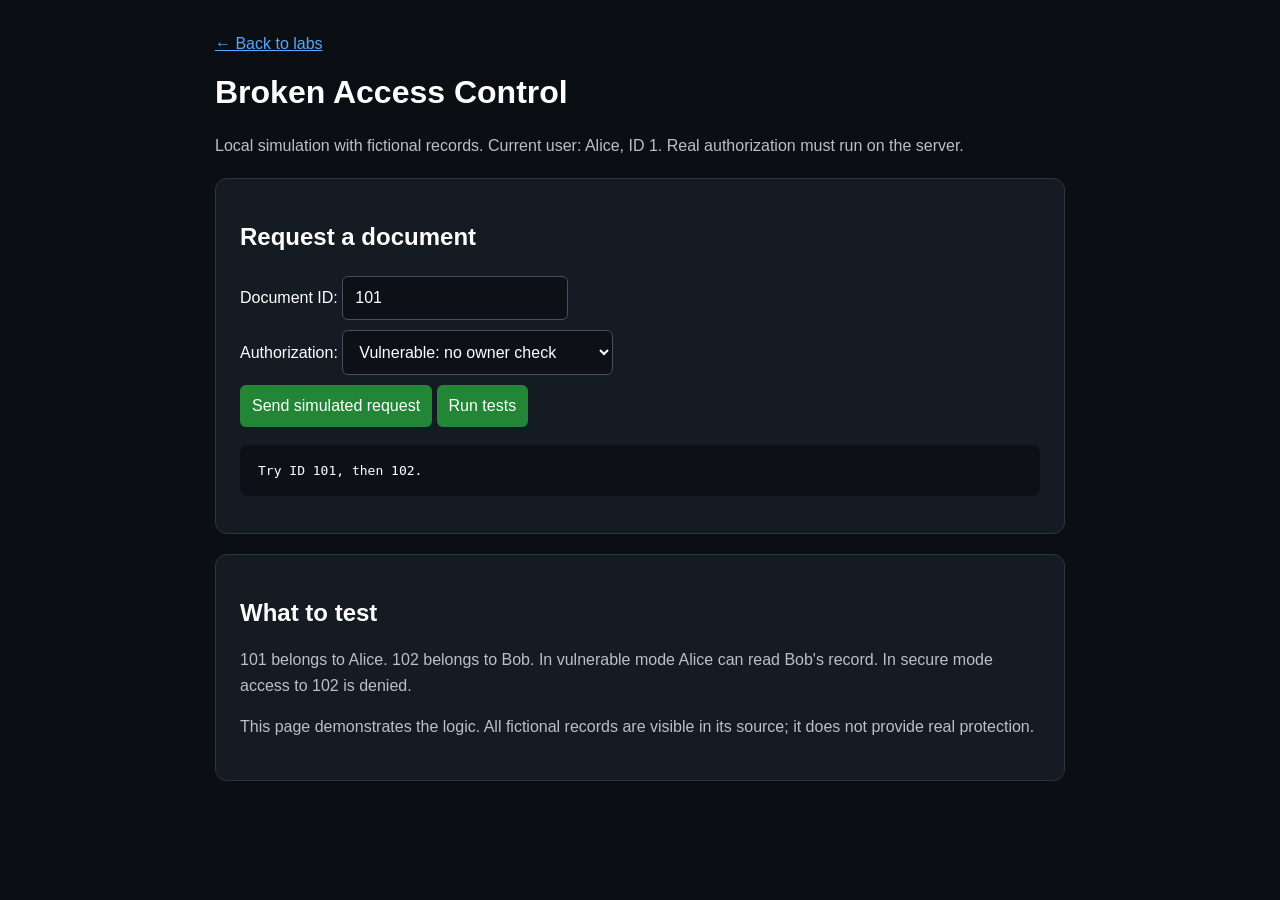
==== access-control.html @ 287bbaf1 "Add interactive web security labs" ====
<!DOCTYPE html>
<html lang="en">
<head>
<meta charset="UTF-8">
<meta name="viewport" content="width=device-width,initial-scale=1">
<title>Broken Access Control Lab</title>
<style>
body{margin:0;background:#0b0f14;color:#fff;font-family:Arial,sans-serif}
main{max-width:850px;margin:auto;padding:35px 20px}
a{color:#58a6ff}
section{background:#151b23;border:1px solid #30363d;border-radius:12px;padding:24px;margin:20px 0}
input,select,button{padding:12px;border-radius:6px;margin:5px 0;font-size:16px}
input,select{background:#0d1117;color:white;border:1px solid #484f58}
button{background:#238636;color:white;border:0;cursor:pointer}
pre{white-space:pre-wrap;overflow-wrap:anywhere;background:#0d1117;padding:18px;border-radius:8px}
p{line-height:1.6;color:#b8c0cc}
</style>
</head>
<body>
<main>
<a href="index.html">← Back to labs</a>
<h1>Broken Access Control</h1>
<p>Local simulation with fictional records. Current user: Alice, ID 1.
Real authorization must run on the server.</p>

<section>
<h2>Request a document</h2>
<label for="documentId">Document ID:</label>
<input id="documentId" type="number" value="101" min="1" step="1">
<br>
<label for="mode">Authorization:</label>
<select id="mode">
<option value="vulnerable">Vulnerable: no owner check</option>
<option value="secure">Secure: check document owner</option>
</select>
<br>
<button id="request">Send simulated request</button>
<button id="tests">Run tests</button>
<pre id="result" aria-live="polite">Try ID 101, then 102.</pre>
</section>

<section>
<h2>What to test</h2>
<p>101 belongs to Alice. 102 belongs to Bob.
In vulnerable mode Alice can read Bob's record.
In secure mode access to 102 is denied.</p>
<p>This page demonstrates the logic. All fictional records are
visible in its source; it does not provide real protection.</p>
</section>
</main>

<script>
const records = {
  101: { id: 101, ownerId: 1, title: "Alice's fictional document" },
  102: { id: 102, ownerId: 2, title: "Bob's fictional document" }
};
const currentUserId = 1;
const output = document.getElementById("result");

function requestDocument(rawId, secure) {
  if (!/^[1-9]\d*$/.test(String(rawId))) {
    return { status: 400, body: { error: "Invalid document ID" } };
  }
  const id = Number(rawId);
  if (!Number.isSafeInteger(id)) {
    return { status: 400, body: { error: "Invalid document ID" } };
  }
  const record = records[id];
  if (!record) {
    return { status: 404, body: { error: "Document not found" } };
  }
  if (secure && record.ownerId !== currentUserId) {
    return { status: 403, body: { error: "Access denied" } };
  }
  return { status: 200, body: record };
}

document.getElementById("request").onclick = function () {
  const id = document.getElementById("documentId").value;
  const secure = document.getElementById("mode").value === "secure";
  const response = requestDocument(id, secure);
  output.textContent =
    "SIMULATED GET /api/documents/" + encodeURIComponent(id) +
    "\nHTTP " + response.status +
    "\n" + JSON.stringify(response.body, null, 2);
};

document.getElementById("tests").onclick = function () {
  const cases = [
    ["Own document, secure", "101", true, 200],
    ["Other owner's document, vulnerable", "102", false, 200],
    ["Other owner's document, secure", "102", true, 403],
    ["Missing document", "999", true, 404],
    ["Invalid ID", "abc", true, 400],
    ["Negative ID", "-1", true, 400]
  ];
  output.textContent = cases.map(function (test) {
    const actual = requestDocument(test[1], test[2]).status;
    return (actual === test[3] ? "PASS" : "FAIL") +
      " | " + test[0] + " | HTTP " + actual;
  }).join("\n");
};
</script>
</body>
</html>
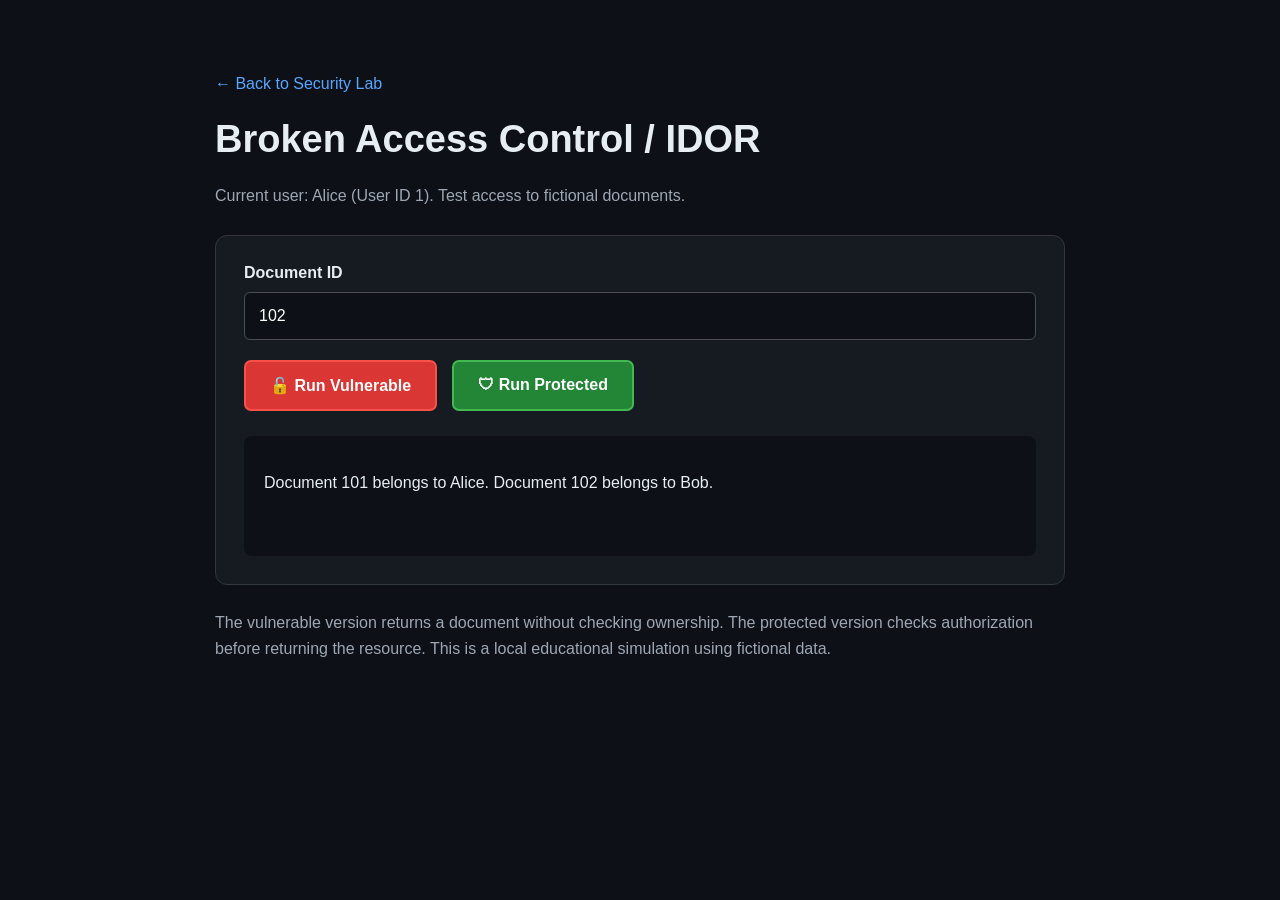
==== commit 128d36cf: "Add files via upload" ====
--- a/access-control.html
+++ b/access-control.html
@@ -2,104 +2,236 @@
 <html lang="en">
 <head>
 <meta charset="UTF-8">
-<meta name="viewport" content="width=device-width,initial-scale=1">
+<meta name="viewport" content="width=device-width, initial-scale=1.0">
 <title>Broken Access Control Lab</title>
+
 <style>
-body{margin:0;background:#0b0f14;color:#fff;font-family:Arial,sans-serif}
-main{max-width:850px;margin:auto;padding:35px 20px}
-a{color:#58a6ff}
-section{background:#151b23;border:1px solid #30363d;border-radius:12px;padding:24px;margin:20px 0}
-input,select,button{padding:12px;border-radius:6px;margin:5px 0;font-size:16px}
-input,select{background:#0d1117;color:white;border:1px solid #484f58}
-button{background:#238636;color:white;border:0;cursor:pointer}
-pre{white-space:pre-wrap;overflow-wrap:anywhere;background:#0d1117;padding:18px;border-radius:8px}
-p{line-height:1.6;color:#b8c0cc}
+* { box-sizing: border-box; }
+
+body {
+    margin: 0;
+    font-family: Arial, sans-serif;
+    background: #0d1117;
+    color: #e6edf3;
+}
+
+.container {
+    max-width: 900px;
+    margin: 50px auto;
+    padding: 25px;
+}
+
+a {
+    color: #58a6ff;
+    text-decoration: none;
+}
+
+h1 { font-size: 38px; }
+
+.subtitle { color: #9da7b3; }
+
+.lab {
+    margin-top: 30px;
+    padding: 28px;
+    background: #161b22;
+    border: 1px solid #30363d;
+    border-radius: 12px;
+}
+
+input {
+    width: 100%;
+    padding: 14px;
+    margin: 10px 0 20px;
+    background: #0d1117;
+    border: 1px solid #484f58;
+    border-radius: 6px;
+    color: white;
+    font-size: 16px;
+}
+
+.buttons {
+    display: flex;
+    gap: 15px;
+    flex-wrap: wrap;
+}
+
+button {
+    padding: 14px 24px;
+    border-radius: 7px;
+    color: white;
+    font-size: 16px;
+    font-weight: bold;
+    cursor: pointer;
+}
+
+button.vulnerable {
+    background: #da3633 !important;
+    border: 2px solid #f85149 !important;
+    color: #ffffff !important;
+}
+
+button.protected {
+    background: #238636 !important;
+    border: 2px solid #3fb950 !important;
+    color: #ffffff !important;
+}
+
+.result {
+    margin-top: 25px;
+    padding: 20px;
+    min-height: 120px;
+    background: #0d1117;
+    border-radius: 8px;
+    white-space: pre-wrap;
+}
+
+.result.bad {
+    background: #2d1215 !important;
+    border: 2px solid #f85149 !important;
+}
+
+.result.good {
+    background: #10261a !important;
+    border: 2px solid #3fb950 !important;
+}
+
+.info {
+    margin-top: 25px;
+    color: #9da7b3;
+    line-height: 1.6;
+}
 </style>
 </head>
+
 <body>
-<main>
-<a href="index.html">← Back to labs</a>
-<h1>Broken Access Control</h1>
-<p>Local simulation with fictional records. Current user: Alice, ID 1.
-Real authorization must run on the server.</p>
-
-<section>
-<h2>Request a document</h2>
-<label for="documentId">Document ID:</label>
-<input id="documentId" type="number" value="101" min="1" step="1">
-<br>
-<label for="mode">Authorization:</label>
-<select id="mode">
-<option value="vulnerable">Vulnerable: no owner check</option>
-<option value="secure">Secure: check document owner</option>
-</select>
-<br>
-<button id="request">Send simulated request</button>
-<button id="tests">Run tests</button>
-<pre id="result" aria-live="polite">Try ID 101, then 102.</pre>
-</section>
-
-<section>
-<h2>What to test</h2>
-<p>101 belongs to Alice. 102 belongs to Bob.
-In vulnerable mode Alice can read Bob's record.
-In secure mode access to 102 is denied.</p>
-<p>This page demonstrates the logic. All fictional records are
-visible in its source; it does not provide real protection.</p>
-</section>
-</main>
+
+<div class="container">
+
+<a href="index.html">← Back to Security Lab</a>
+
+<h1>Broken Access Control / IDOR</h1>
+
+<p class="subtitle">
+Current user: Alice (User ID 1). Test access to fictional documents.
+</p>
+
+<div class="lab">
+
+<label><strong>Document ID</strong></label>
+<input id="documentId" value="102">
+
+<div class="buttons">
+
+<button class="vulnerable" onclick="runVulnerable()">
+🔓 Run Vulnerable
+</button>
+
+<button class="protected" onclick="runProtected()">
+🛡 Run Protected
+</button>
+
+</div>
+
+<div id="result" class="result">
+Document 101 belongs to Alice. Document 102 belongs to Bob.
+</div>
+
+</div>
+
+<div class="info">
+The vulnerable version returns a document without checking ownership.
+The protected version checks authorization before returning the resource.
+This is a local educational simulation using fictional data.
+</div>
+
+</div>
 
 <script>
-const records = {
-  101: { id: 101, ownerId: 1, title: "Alice's fictional document" },
-  102: { id: 102, ownerId: 2, title: "Bob's fictional document" }
+const documents = {
+    "101": {
+        owner: "Alice",
+        content: "Alice private document"
+    },
+    "102": {
+        owner: "Bob",
+        content: "Bob private document"
+    }
 };
-const currentUserId = 1;
-const output = document.getElementById("result");
-
-function requestDocument(rawId, secure) {
-  if (!/^[1-9]\d*$/.test(String(rawId))) {
-    return { status: 400, body: { error: "Invalid document ID" } };
-  }
-  const id = Number(rawId);
-  if (!Number.isSafeInteger(id)) {
-    return { status: 400, body: { error: "Invalid document ID" } };
-  }
-  const record = records[id];
-  if (!record) {
-    return { status: 404, body: { error: "Document not found" } };
-  }
-  if (secure && record.ownerId !== currentUserId) {
-    return { status: 403, body: { error: "Access denied" } };
-  }
-  return { status: 200, body: record };
-}
-
-document.getElementById("request").onclick = function () {
-  const id = document.getElementById("documentId").value;
-  const secure = document.getElementById("mode").value === "secure";
-  const response = requestDocument(id, secure);
-  output.textContent =
-    "SIMULATED GET /api/documents/" + encodeURIComponent(id) +
-    "\nHTTP " + response.status +
-    "\n" + JSON.stringify(response.body, null, 2);
-};
-
-document.getElementById("tests").onclick = function () {
-  const cases = [
-    ["Own document, secure", "101", true, 200],
-    ["Other owner's document, vulnerable", "102", false, 200],
-    ["Other owner's document, secure", "102", true, 403],
-    ["Missing document", "999", true, 404],
-    ["Invalid ID", "abc", true, 400],
-    ["Negative ID", "-1", true, 400]
-  ];
-  output.textContent = cases.map(function (test) {
-    const actual = requestDocument(test[1], test[2]).status;
-    return (actual === test[3] ? "PASS" : "FAIL") +
-      " | " + test[0] + " | HTTP " + actual;
-  }).join("\n");
-};
+
+function runVulnerable() {
+
+    const id = document.getElementById("documentId").value.trim();
+    const result = document.getElementById("result");
+    const doc = documents[id];
+
+    result.className = "result bad";
+
+    if (!doc) {
+        result.textContent =
+`VULNERABLE REQUEST
+
+HTTP 404
+Document not found.`;
+        return;
+    }
+
+    result.textContent =
+`🔴 VULNERABLE — ACCESS GRANTED
+
+GET /api/documents/${id}
+
+HTTP 200 OK
+
+Owner: ${doc.owner}
+Content: ${doc.content}
+
+SECURITY ISSUE:
+No ownership authorization check was performed.`;
+}
+
+function runProtected() {
+
+    const id = document.getElementById("documentId").value.trim();
+    const result = document.getElementById("result");
+    const doc = documents[id];
+
+    result.className = "result good";
+
+    if (!doc) {
+        result.textContent =
+`🟢 PROTECTED
+
+HTTP 404
+Document not found.`;
+        return;
+    }
+
+    if (doc.owner !== "Alice") {
+        result.textContent =
+`🟢 PROTECTED — ACCESS DENIED
+
+GET /api/documents/${id}
+
+HTTP 403 Forbidden
+
+Current user: Alice
+Resource owner: ${doc.owner}
+
+Authorization check successfully blocked access.`;
+        return;
+    }
+
+    result.textContent =
+`🟢 PROTECTED — ACCESS GRANTED
+
+HTTP 200 OK
+
+Owner: ${doc.owner}
+Content: ${doc.content}
+
+Ownership successfully verified.`;
+}
 </script>
+
 </body>
 </html>
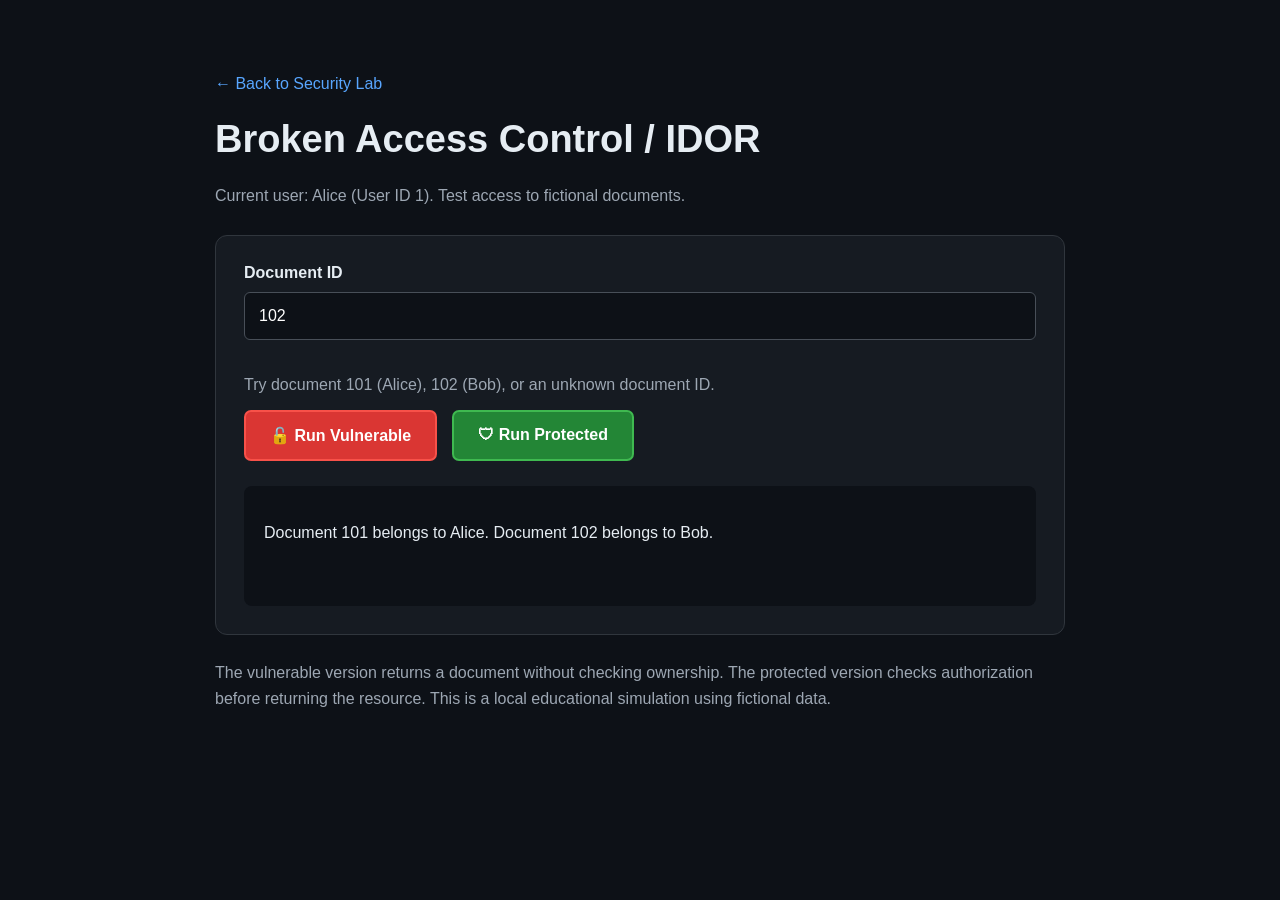
==== commit de8e6612: "Add files via upload" ====
--- a/access-control.html
+++ b/access-control.html
@@ -1,237 +1,251 @@
-<!DOCTYPE html>
-<html lang="en">
-<head>
-<meta charset="UTF-8">
-<meta name="viewport" content="width=device-width, initial-scale=1.0">
-<title>Broken Access Control Lab</title>
-
-<style>
-* { box-sizing: border-box; }
-
-body {
-    margin: 0;
-    font-family: Arial, sans-serif;
-    background: #0d1117;
-    color: #e6edf3;
-}
-
-.container {
-    max-width: 900px;
-    margin: 50px auto;
-    padding: 25px;
-}
-
-a {
-    color: #58a6ff;
-    text-decoration: none;
-}
-
-h1 { font-size: 38px; }
-
-.subtitle { color: #9da7b3; }
-
-.lab {
-    margin-top: 30px;
-    padding: 28px;
-    background: #161b22;
-    border: 1px solid #30363d;
-    border-radius: 12px;
-}
-
-input {
-    width: 100%;
-    padding: 14px;
-    margin: 10px 0 20px;
-    background: #0d1117;
-    border: 1px solid #484f58;
-    border-radius: 6px;
-    color: white;
-    font-size: 16px;
-}
-
-.buttons {
-    display: flex;
-    gap: 15px;
-    flex-wrap: wrap;
-}
-
-button {
-    padding: 14px 24px;
-    border-radius: 7px;
-    color: white;
-    font-size: 16px;
-    font-weight: bold;
-    cursor: pointer;
-}
-
-button.vulnerable {
-    background: #da3633 !important;
-    border: 2px solid #f85149 !important;
-    color: #ffffff !important;
-}
-
-button.protected {
-    background: #238636 !important;
-    border: 2px solid #3fb950 !important;
-    color: #ffffff !important;
-}
-
-.result {
-    margin-top: 25px;
-    padding: 20px;
-    min-height: 120px;
-    background: #0d1117;
-    border-radius: 8px;
-    white-space: pre-wrap;
-}
-
-.result.bad {
-    background: #2d1215 !important;
-    border: 2px solid #f85149 !important;
-}
-
-.result.good {
-    background: #10261a !important;
-    border: 2px solid #3fb950 !important;
-}
-
-.info {
-    margin-top: 25px;
-    color: #9da7b3;
-    line-height: 1.6;
-}
-</style>
-</head>
-
-<body>
-
-<div class="container">
-
-<a href="index.html">← Back to Security Lab</a>
-
-<h1>Broken Access Control / IDOR</h1>
-
-<p class="subtitle">
-Current user: Alice (User ID 1). Test access to fictional documents.
-</p>
-
-<div class="lab">
-
-<label><strong>Document ID</strong></label>
-<input id="documentId" value="102">
-
-<div class="buttons">
-
-<button class="vulnerable" onclick="runVulnerable()">
-🔓 Run Vulnerable
-</button>
-
-<button class="protected" onclick="runProtected()">
-🛡 Run Protected
-</button>
-
-</div>
-
-<div id="result" class="result">
-Document 101 belongs to Alice. Document 102 belongs to Bob.
-</div>
-
-</div>
-
-<div class="info">
-The vulnerable version returns a document without checking ownership.
-The protected version checks authorization before returning the resource.
-This is a local educational simulation using fictional data.
-</div>
-
-</div>
-
-<script>
-const documents = {
-    "101": {
-        owner: "Alice",
-        content: "Alice private document"
-    },
-    "102": {
-        owner: "Bob",
-        content: "Bob private document"
-    }
-};
-
-function runVulnerable() {
-
-    const id = document.getElementById("documentId").value.trim();
-    const result = document.getElementById("result");
-    const doc = documents[id];
-
-    result.className = "result bad";
-
-    if (!doc) {
-        result.textContent =
-`VULNERABLE REQUEST
-
-HTTP 404
-Document not found.`;
-        return;
-    }
-
-    result.textContent =
-`🔴 VULNERABLE — ACCESS GRANTED
-
-GET /api/documents/${id}
-
-HTTP 200 OK
-
-Owner: ${doc.owner}
-Content: ${doc.content}
-
-SECURITY ISSUE:
-No ownership authorization check was performed.`;
-}
-
-function runProtected() {
-
-    const id = document.getElementById("documentId").value.trim();
-    const result = document.getElementById("result");
-    const doc = documents[id];
-
-    result.className = "result good";
-
-    if (!doc) {
-        result.textContent =
-`🟢 PROTECTED
-
-HTTP 404
-Document not found.`;
-        return;
-    }
-
-    if (doc.owner !== "Alice") {
-        result.textContent =
-`🟢 PROTECTED — ACCESS DENIED
-
-GET /api/documents/${id}
-
-HTTP 403 Forbidden
-
-Current user: Alice
-Resource owner: ${doc.owner}
-
-Authorization check successfully blocked access.`;
-        return;
-    }
-
-    result.textContent =
-`🟢 PROTECTED — ACCESS GRANTED
-
-HTTP 200 OK
-
-Owner: ${doc.owner}
-Content: ${doc.content}
-
-Ownership successfully verified.`;
-}
-</script>
-
-</body>
-</html>+<!DOCTYPE html>
+<html lang="en">
+<head>
+<meta charset="UTF-8">
+<meta name="viewport" content="width=device-width, initial-scale=1.0">
+<title>Broken Access Control Lab</title>
+
+<style>
+* { box-sizing: border-box; }
+
+body {
+    margin: 0;
+    font-family: Arial, sans-serif;
+    background: #0d1117;
+    color: #e6edf3;
+}
+
+.container {
+    max-width: 900px;
+    margin: 50px auto;
+    padding: 25px;
+}
+
+a {
+    color: #58a6ff;
+    text-decoration: none;
+}
+
+h1 { font-size: 38px; }
+
+.subtitle { color: #9da7b3; }
+
+.lab {
+    margin-top: 30px;
+    padding: 28px;
+    background: #161b22;
+    border: 1px solid #30363d;
+    border-radius: 12px;
+}
+
+input {
+    width: 100%;
+    padding: 14px;
+    margin: 10px 0 20px;
+    background: #0d1117;
+    border: 1px solid #484f58;
+    border-radius: 6px;
+    color: white;
+    font-size: 16px;
+}
+
+.buttons {
+    display: flex;
+    gap: 15px;
+    flex-wrap: wrap;
+}
+
+button {
+    padding: 14px 24px;
+    border-radius: 7px;
+    color: white;
+    font-size: 16px;
+    font-weight: bold;
+    cursor: pointer;
+}
+
+button.vulnerable {
+    background: #da3633 !important;
+    border: 2px solid #f85149 !important;
+    color: #ffffff !important;
+}
+
+button.protected {
+    background: #238636 !important;
+    border: 2px solid #3fb950 !important;
+    color: #ffffff !important;
+}
+
+.result {
+    margin-top: 25px;
+    padding: 20px;
+    min-height: 120px;
+    background: #0d1117;
+    border-radius: 8px;
+    white-space: pre-wrap;
+}
+
+.result.bad {
+    background: #2d1215 !important;
+    border: 2px solid #f85149 !important;
+}
+
+.result.good {
+    background: #10261a !important;
+    border: 2px solid #3fb950 !important;
+}
+
+.info {
+    margin-top: 25px;
+    color: #9da7b3;
+    line-height: 1.6;
+}
+</style>
+</head>
+
+<body>
+
+<div class="container">
+
+<a href="index.html">← Back to Security Lab</a>
+
+<h1>Broken Access Control / IDOR</h1>
+
+<p class="subtitle">
+Current user: Alice (User ID 1). Test access to fictional documents.
+</p>
+
+<div class="lab">
+
+<label for="documentId"><strong>Document ID</strong></label>
+<input id="documentId" type="text" value="102" inputmode="numeric" autocomplete="off"
+       aria-describedby="documentHelp">
+
+<p id="documentHelp" class="subtitle">
+Try document 101 (Alice), 102 (Bob), or an unknown document ID.
+</p>
+
+<div class="buttons">
+
+<button type="button" class="vulnerable" onclick="runVulnerable()">
+🔓 Run Vulnerable
+</button>
+
+<button type="button" class="protected" onclick="runProtected()">
+🛡 Run Protected
+</button>
+
+</div>
+
+<div id="result" class="result" role="status" aria-live="polite" aria-atomic="true">
+Document 101 belongs to Alice. Document 102 belongs to Bob.
+</div>
+
+</div>
+
+<div class="info">
+The vulnerable version returns a document without checking ownership.
+The protected version checks authorization before returning the resource.
+This is a local educational simulation using fictional data.
+</div>
+
+</div>
+
+<script>
+const documents = Object.freeze({
+    "101": Object.freeze({
+        owner: "Alice",
+        content: "Alice private document"
+    }),
+    "102": Object.freeze({
+        owner: "Bob",
+        content: "Bob private document"
+    })
+});
+
+function getDocument(id) {
+    return Object.hasOwn(documents, id) ? documents[id] : null;
+}
+
+function runVulnerable() {
+    const id = document.getElementById("documentId").value.trim();
+    const result = document.getElementById("result");
+
+    /*
+      The lab remains intentionally vulnerable to IDOR:
+      an existing document is returned without checking ownership.
+      Object.hasOwn prevents inherited Object.prototype properties such as
+      "toString" and "__proto__" from being mistaken for documents.
+    */
+    const doc = getDocument(id);
+
+    result.className = "result bad";
+
+    if (!doc) {
+        result.textContent =
+`VULNERABLE REQUEST
+
+HTTP 404
+Document not found.`;
+        return;
+    }
+
+    result.textContent =
+`🔴 VULNERABLE — ACCESS GRANTED
+
+GET /api/documents/${id}
+
+HTTP 200 OK
+
+Owner: ${doc.owner}
+Content: ${doc.content}
+
+SECURITY ISSUE:
+No ownership authorization check was performed.`;
+}
+
+function runProtected() {
+    const id = document.getElementById("documentId").value.trim();
+    const result = document.getElementById("result");
+    const doc = getDocument(id);
+
+    result.className = "result good";
+
+    if (!doc) {
+        result.textContent =
+`🟢 PROTECTED
+
+HTTP 404
+Document not found.`;
+        return;
+    }
+
+    if (doc.owner !== "Alice") {
+        result.textContent =
+`🟢 PROTECTED — ACCESS DENIED
+
+GET /api/documents/${id}
+
+HTTP 403 Forbidden
+
+Current user: Alice
+Resource owner: ${doc.owner}
+
+Authorization check successfully blocked access.`;
+        return;
+    }
+
+    result.textContent =
+`🟢 PROTECTED — ACCESS GRANTED
+
+HTTP 200 OK
+
+Owner: ${doc.owner}
+Content: ${doc.content}
+
+Ownership successfully verified.`;
+}
+</script>
+
+</body>
+</html>
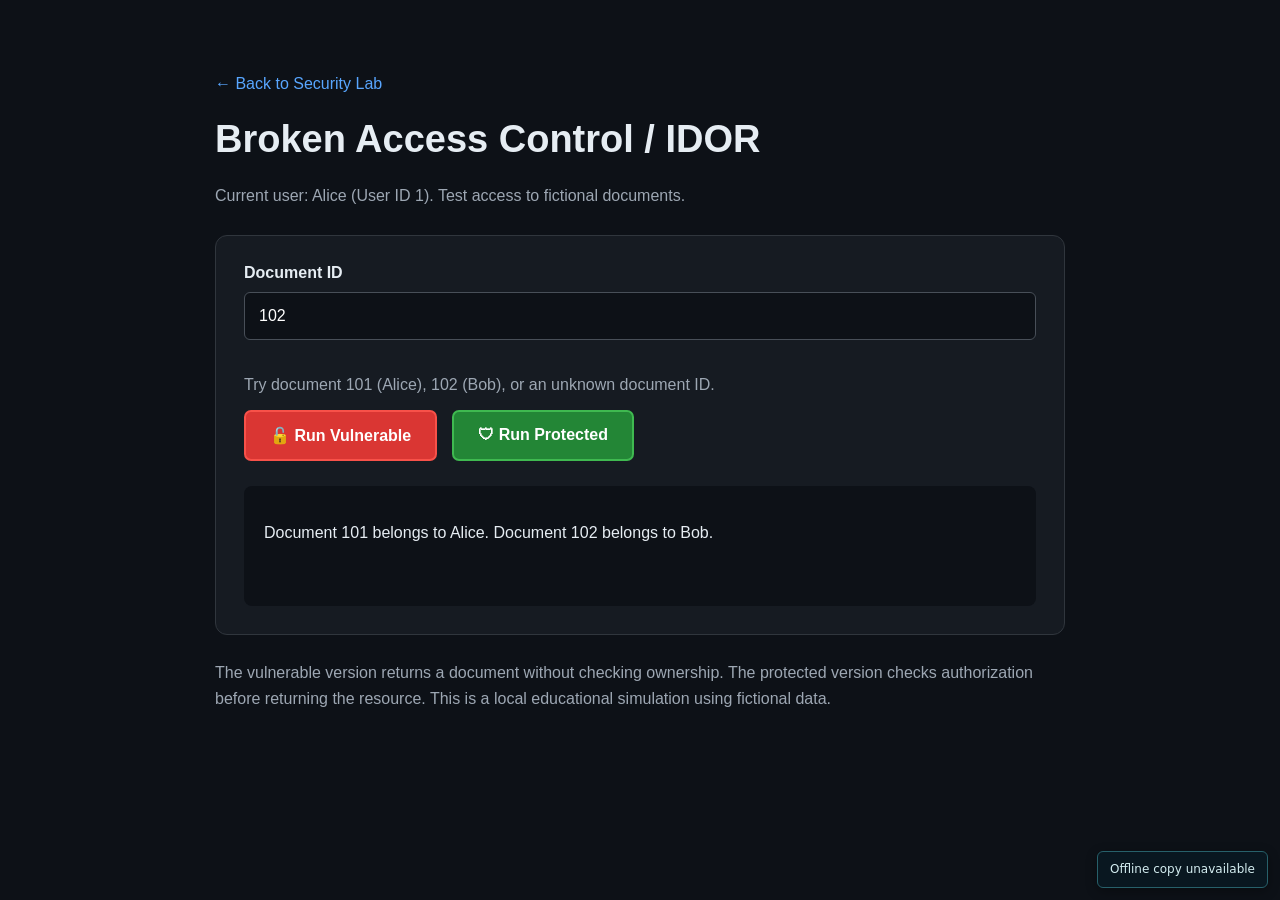
==== commit 641322ae: "Improve readability, animate audit card, add Norwegian translation and offline support Update the co" ====
--- a/access-control.html
+++ b/access-control.html
@@ -1,106 +1,16 @@
 <!DOCTYPE html>
 <html lang="en">
 <head>
+<meta http-equiv="Content-Security-Policy" content="default-src 'none'; script-src 'self'; script-src-attr 'none'; style-src 'self'; img-src 'self'; font-src 'none'; connect-src 'none'; object-src 'none'; base-uri 'none'; form-action 'none'; frame-src 'self'; worker-src 'self'">
+<meta name="referrer" content="no-referrer">
 <meta charset="UTF-8">
 <meta name="viewport" content="width=device-width, initial-scale=1.0">
 <title>Broken Access Control Lab</title>
 
-<style>
-* { box-sizing: border-box; }
-
-body {
-    margin: 0;
-    font-family: Arial, sans-serif;
-    background: #0d1117;
-    color: #e6edf3;
-}
-
-.container {
-    max-width: 900px;
-    margin: 50px auto;
-    padding: 25px;
-}
-
-a {
-    color: #58a6ff;
-    text-decoration: none;
-}
-
-h1 { font-size: 38px; }
-
-.subtitle { color: #9da7b3; }
-
-.lab {
-    margin-top: 30px;
-    padding: 28px;
-    background: #161b22;
-    border: 1px solid #30363d;
-    border-radius: 12px;
-}
-
-input {
-    width: 100%;
-    padding: 14px;
-    margin: 10px 0 20px;
-    background: #0d1117;
-    border: 1px solid #484f58;
-    border-radius: 6px;
-    color: white;
-    font-size: 16px;
-}
-
-.buttons {
-    display: flex;
-    gap: 15px;
-    flex-wrap: wrap;
-}
-
-button {
-    padding: 14px 24px;
-    border-radius: 7px;
-    color: white;
-    font-size: 16px;
-    font-weight: bold;
-    cursor: pointer;
-}
-
-button.vulnerable {
-    background: #da3633 !important;
-    border: 2px solid #f85149 !important;
-    color: #ffffff !important;
-}
-
-button.protected {
-    background: #238636 !important;
-    border: 2px solid #3fb950 !important;
-    color: #ffffff !important;
-}
-
-.result {
-    margin-top: 25px;
-    padding: 20px;
-    min-height: 120px;
-    background: #0d1117;
-    border-radius: 8px;
-    white-space: pre-wrap;
-}
-
-.result.bad {
-    background: #2d1215 !important;
-    border: 2px solid #f85149 !important;
-}
-
-.result.good {
-    background: #10261a !important;
-    border: 2px solid #3fb950 !important;
-}
-
-.info {
-    margin-top: 25px;
-    color: #9da7b3;
-    line-height: 1.6;
-}
-</style>
+<link rel="stylesheet" href="assets/access-control-0.css">
+<link rel="stylesheet" href="assets/offline.css">
+<script src="assets/offline.js" defer></script>
+<script src="assets/language.js" defer></script>
 </head>
 
 <body>
@@ -127,11 +37,11 @@
 
 <div class="buttons">
 
-<button type="button" class="vulnerable" onclick="runVulnerable()">
+<button type="button" class="vulnerable" id="action-0">
 🔓 Run Vulnerable
 </button>
 
-<button type="button" class="protected" onclick="runProtected()">
+<button type="button" class="protected" id="action-1">
 🛡 Run Protected
 </button>
 
@@ -151,101 +61,7 @@
 
 </div>
 
-<script>
-const documents = Object.freeze({
-    "101": Object.freeze({
-        owner: "Alice",
-        content: "Alice private document"
-    }),
-    "102": Object.freeze({
-        owner: "Bob",
-        content: "Bob private document"
-    })
-});
-
-function getDocument(id) {
-    return Object.hasOwn(documents, id) ? documents[id] : null;
-}
-
-function runVulnerable() {
-    const id = document.getElementById("documentId").value.trim();
-    const result = document.getElementById("result");
-
-    /*
-      The lab remains intentionally vulnerable to IDOR:
-      an existing document is returned without checking ownership.
-      Object.hasOwn prevents inherited Object.prototype properties such as
-      "toString" and "__proto__" from being mistaken for documents.
-    */
-    const doc = getDocument(id);
-
-    result.className = "result bad";
-
-    if (!doc) {
-        result.textContent =
-`VULNERABLE REQUEST
-
-HTTP 404
-Document not found.`;
-        return;
-    }
-
-    result.textContent =
-`🔴 VULNERABLE — ACCESS GRANTED
-
-GET /api/documents/${id}
-
-HTTP 200 OK
-
-Owner: ${doc.owner}
-Content: ${doc.content}
-
-SECURITY ISSUE:
-No ownership authorization check was performed.`;
-}
-
-function runProtected() {
-    const id = document.getElementById("documentId").value.trim();
-    const result = document.getElementById("result");
-    const doc = getDocument(id);
-
-    result.className = "result good";
-
-    if (!doc) {
-        result.textContent =
-`🟢 PROTECTED
-
-HTTP 404
-Document not found.`;
-        return;
-    }
-
-    if (doc.owner !== "Alice") {
-        result.textContent =
-`🟢 PROTECTED — ACCESS DENIED
-
-GET /api/documents/${id}
-
-HTTP 403 Forbidden
-
-Current user: Alice
-Resource owner: ${doc.owner}
-
-Authorization check successfully blocked access.`;
-        return;
-    }
-
-    result.textContent =
-`🟢 PROTECTED — ACCESS GRANTED
-
-HTTP 200 OK
-
-Owner: ${doc.owner}
-Content: ${doc.content}
-
-Ownership successfully verified.`;
-}
-</script>
+<script src="assets/access-control-0.js" defer></script>
 
 </body>
 </html>
--- a/assets/access-control-0.css
+++ b/assets/access-control-0.css
@@ -0,0 +1,95 @@
+
+* { box-sizing: border-box; }
+
+body {
+    margin: 0;
+    font-family: Arial, sans-serif;
+    background: #0d1117;
+    color: #e6edf3;
+}
+
+.container {
+    max-width: 900px;
+    margin: 50px auto;
+    padding: 25px;
+}
+
+a {
+    color: #58a6ff;
+    text-decoration: none;
+}
+
+h1 { font-size: 38px; }
+
+.subtitle { color: #9da7b3; }
+
+.lab {
+    margin-top: 30px;
+    padding: 28px;
+    background: #161b22;
+    border: 1px solid #30363d;
+    border-radius: 12px;
+}
+
+input {
+    width: 100%;
+    padding: 14px;
+    margin: 10px 0 20px;
+    background: #0d1117;
+    border: 1px solid #484f58;
+    border-radius: 6px;
+    color: white;
+    font-size: 16px;
+}
+
+.buttons {
+    display: flex;
+    gap: 15px;
+    flex-wrap: wrap;
+}
+
+button {
+    padding: 14px 24px;
+    border-radius: 7px;
+    color: white;
+    font-size: 16px;
+    font-weight: bold;
+    cursor: pointer;
+}
+
+button.vulnerable {
+    background: #da3633 !important;
+    border: 2px solid #f85149 !important;
+    color: #ffffff !important;
+}
+
+button.protected {
+    background: #238636 !important;
+    border: 2px solid #3fb950 !important;
+    color: #ffffff !important;
+}
+
+.result {
+    margin-top: 25px;
+    padding: 20px;
+    min-height: 120px;
+    background: #0d1117;
+    border-radius: 8px;
+    white-space: pre-wrap;
+}
+
+.result.bad {
+    background: #2d1215 !important;
+    border: 2px solid #f85149 !important;
+}
+
+.result.good {
+    background: #10261a !important;
+    border: 2px solid #3fb950 !important;
+}
+
+.info {
+    margin-top: 25px;
+    color: #9da7b3;
+    line-height: 1.6;
+}
--- a/assets/offline.css
+++ b/assets/offline.css
@@ -0,0 +1 @@
+.offline-status{position:fixed;bottom:12px;right:12px;z-index:1000;max-width:calc(100vw - 24px);box-sizing:border-box;display:flex;gap:12px;align-items:center;padding:9px 12px;border:1px solid #27606a;border-radius:6px;background:#091720;color:#d4edf0;font:12px/1.4 system-ui,sans-serif;box-shadow:0 3px 12px #0005}.offline-status button{border:1px solid #39d6d6;border-radius:4px;background:#102a32;color:#abffff;padding:6px 10px;cursor:pointer}.offline-status button:focus-visible{outline:2px solid #b7ff40;outline-offset:3px}.offline-status button[hidden]{display:none}
